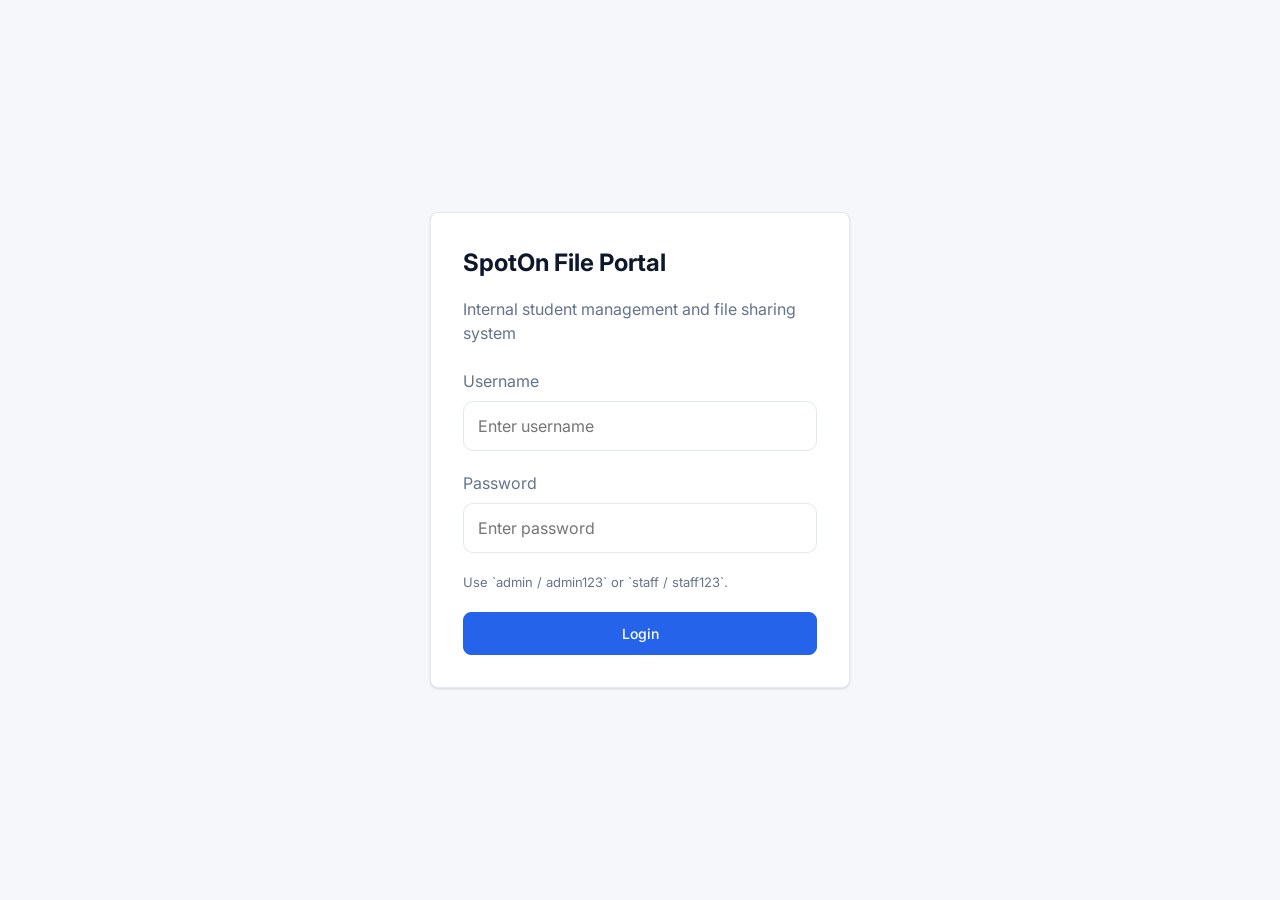
==== index.html @ 33277f23 "Add files via upload" ====
<!DOCTYPE html>
<html lang="en">
<head>
  <meta charset="UTF-8">
  <meta name="viewport" content="width=device-width, initial-scale=1.0">
  <title>SpotOn File Portal</title>
  <link rel="preconnect" href="https://fonts.googleapis.com">
  <link rel="preconnect" href="https://fonts.gstatic.com" crossorigin>
  <link href="https://fonts.googleapis.com/css2?family=Inter:wght@400;500;600;700&display=swap" rel="stylesheet">
  <link rel="stylesheet" href="./styles.css">
</head>
<body>
  <section class="screen login-screen active" data-screen="login">
    <div class="login-panel">
      <div class="login-copy">
        <h1>SpotOn File Portal</h1>
        <p>Internal student management and file sharing system</p>
      </div>

      <form id="loginForm" class="form-grid">
        <label class="field">
          <span>Username</span>
          <input id="usernameInput" type="text" placeholder="Enter username">
        </label>

        <label class="field">
          <span>Password</span>
          <input id="passwordInput" type="password" placeholder="Enter password">
        </label>

        <p class="login-help">Use `admin / admin123` or `staff / staff123`.</p>
        <p class="status-message" id="loginMessage" hidden></p>

        <button id="loginButton" type="submit" class="button button-primary button-block">Login</button>
      </form>
    </div>
  </section>

  <section class="screen app-screen" data-screen="app">
    <header class="topbar">
      <div>
        <h2>SpotOn File Portal</h2>
        <p>Internal Student Management + File Sharing System</p>
      </div>

      <div class="topbar-search">
        <label class="header-search" for="globalSearchInput">
          <span>Search students or files</span>
          <input
            id="globalSearchInput"
            type="search"
            placeholder="Search by student ID, name, phone, email, or file..."
            autocomplete="off"
          >
        </label>
        <div class="search-results" id="globalSearchResults" hidden></div>
      </div>

      <div class="topbar-actions">
        <div class="user-badge">
          <span class="user-badge-label">Logged in as</span>
          <strong id="currentUserText">-</strong>
        </div>
        <button id="logoutButton" class="button button-secondary" type="button">Logout</button>
      </div>
    </header>

    <main class="app-shell">
      <section class="card dashboard-stats">
        <div class="stat-item">
          <span class="stat-icon">👥</span>
          <div class="stat-info">
            <span class="stat-label">Total Students</span>
            <strong id="totalStudentsStat">0</strong>
          </div>
        </div>
        <div class="stat-item">
          <span class="stat-icon">📁</span>
          <div class="stat-info">
            <span class="stat-label">Total Files</span>
            <strong id="totalFilesStat">0</strong>
          </div>
        </div>
        <div class="stat-item">
          <span class="stat-icon">💾</span>
          <div class="stat-info">
            <span class="stat-label">Storage Used</span>
            <strong id="storageUsedStat">0 MB</strong>
          </div>
        </div>
      </section>

      <section class="card">
        <div class="section-head">
          <div>
            <h3>Storage Usage</h3>
            <p id="storageText">Used: 0 MB / 10 GB</p>
          </div>
        </div>
        <div class="progress-bar" aria-label="Storage usage">
          <span id="storageBar"></span>
        </div>
      </section>

      <nav class="card breadcrumb" aria-label="Breadcrumb">
        <button class="crumb-link active" id="crumbHome" type="button">Home</button>
        <span class="crumb-separator">></span>
        <button class="crumb-link" id="crumbCountry" type="button" disabled>Country</button>
        <span class="crumb-separator">></span>
        <button class="crumb-link" id="crumbCourse" type="button" disabled>Course</button>
        <span class="crumb-separator">></span>
        <button class="crumb-link" id="crumbStudent" type="button" disabled>Student</button>
      </nav>

      <section class="view active" data-view="countries">
        <section class="card">
          <div class="section-head section-head-row">
            <div>
              <h3>Welcome to SpotOn File Portal</h3>
              <p>Select a country to manage students, or view all students at once.</p>
            </div>
            <div class="section-actions">
              <button id="viewAllStudentsButton" class="button button-primary" type="button">View All Students</button>
            </div>
          </div>
          <div class="selection-grid" id="countryGrid"></div>
        </section>
      </section>

      <section class="view" data-view="all-students">
        <section class="card">
          <div class="section-head section-head-row">
            <div>
              <h3>All Students</h3>
              <p>View and manage all students across all countries and courses.</p>
            </div>
            <div class="section-actions">
              <button id="backToHomeButton" class="button button-secondary" type="button">Back to Home</button>
            </div>
          </div>

          <div class="filters-grid">
            <label class="field">
              <span>Search Students</span>
              <input id="allStudentsSearchInput" type="search" placeholder="Search by ID, name, phone, or email...">
            </label>

            <label class="field">
              <span>Filter by Country</span>
              <select id="allStudentsCountryFilter">
                <option value="">All Countries</option>
                <option value="Georgia">Georgia</option>
                <option value="Uzbekistan">Uzbekistan</option>
                <option value="Tajikistan">Tajikistan</option>
              </select>
            </label>

            <label class="field">
              <span>Filter by Course</span>
              <select id="allStudentsCourseFilter">
                <option value="">All Courses</option>
                <option value="MBBS">MBBS</option>
                <option value="BSc Nursing">BSc Nursing</option>
                <option value="BBA">BBA</option>
                <option value="MBA">MBA</option>
                <option value="BSc">BSc</option>
              </select>
            </label>

            <label class="field">
              <span>Filter by Status</span>
              <select id="allStudentsStatusFilter">
                <option value="">All Statuses</option>
                <option value="Application Created">Application Created</option>
                <option value="Application In Progress">Application In Progress</option>
                <option value="Application Pending">Application Pending</option>
                <option value="Application Rejected">Application Rejected</option>
                <option value="Application Approved">Application Approved</option>
                <option value="Visa Approved">Visa Approved</option>
              </select>
            </label>
          </div>

          <div class="table-wrap">
            <table class="data-table" id="allStudentsTable">
              <thead>
                <tr>
                  <th>Student ID</th>
                  <th>Name</th>
                  <th>Country</th>
                  <th>Course</th>
                  <th>Phone Number</th>
                  <th>Email</th>
                  <th>Status</th>
                  <th>Last Updated</th>
                  <th>Action</th>
                </tr>
              </thead>
              <tbody id="allStudentsTableBody"></tbody>
            </table>
          </div>

          <div class="empty-state" id="allStudentsEmptyState" hidden>
            <h4>No students found</h4>
            <p>Try adjusting your search or filters.</p>
          </div>
        </section>
      </section>

      <section class="view" data-view="courses">
        <section class="card">
          <div class="section-head section-head-row">
            <div>
              <h3 id="courseTitle">Select Course</h3>
              <p id="courseSubtitle">Choose a course for the selected country.</p>
            </div>
            <button id="backToCountriesButton" class="button button-secondary" type="button">Back to Countries</button>
          </div>
          <div class="selection-grid" id="courseGrid"></div>
        </section>
      </section>

      <section class="view" data-view="students">
        <section class="card">
          <div class="section-head section-head-row">
            <div>
              <h3 id="studentsTitle">Students</h3>
              <p id="studentsSubtitle">Manage students under the selected country and course.</p>
            </div>
            <div class="section-actions">
              <p class="section-note" id="studentsPermissionNote" hidden>Staff can view and upload documents but cannot change student records.</p>
              <button id="addStudentButton" class="button button-primary" type="button">Add New Student</button>
            </div>
          </div>

          <label class="field search-field">
            <span>Search Students</span>
            <input id="studentSearchInput" type="search" placeholder="Search by student ID, name, phone, or email...">
          </label>

          <div class="table-wrap">
            <table class="data-table" id="studentsTable">
              <thead>
                <tr>
                  <th>Student ID</th>
                  <th>Name</th>
                  <th>Phone Number</th>
                  <th>Email</th>
                  <th>Status</th>
                  <th>Last Updated</th>
                  <th>Action</th>
                </tr>
              </thead>
              <tbody id="studentsTableBody"></tbody>
            </table>
          </div>

          <div class="empty-state" id="studentsEmptyState" hidden>
            <h4>No students available</h4>
            <p>Add a student to begin managing files for this course.</p>
          </div>
        </section>
      </section>

      <section class="view" data-view="student-detail">
        <section class="card">
          <div class="section-head section-head-row">
            <div>
              <h3 id="detailTitle">Student Detail</h3>
              <p id="detailSubtitle">Student information and documents</p>
            </div>
            <div class="section-actions">
              <button id="editStudentButton" class="button button-secondary" type="button">Edit Student</button>
              <button id="backToStudentsButton" class="button button-secondary" type="button">Back to Students</button>
            </div>
          </div>

          <div class="detail-grid">
            <div class="info-card"><span class="info-label">Student ID</span><strong id="studentNumberValue">-</strong></div>
            <div class="info-card"><span class="info-label">Name</span><strong id="studentNameValue">-</strong></div>
            <div class="info-card"><span class="info-label">Phone Number</span><strong id="studentPhoneValue">-</strong></div>
            <div class="info-card"><span class="info-label">Email</span><strong id="studentEmailValue">-</strong></div>
            <div class="info-card"><span class="info-label">Status</span><strong id="studentStatusValue">-</strong></div>
          </div>

          <div class="status-editor" id="statusEditor">
            <label class="field">
              <span>Update Status</span>
              <select id="studentStatusSelect">
                <option value="Application Created">Application Created</option>
                <option value="Application In Progress">Application In Progress</option>
                <option value="Application Pending">Application Pending</option>
                <option value="Application Rejected">Application Rejected</option>
                <option value="Application Approved">Application Approved</option>
                <option value="Visa Approved">Visa Approved</option>
              </select>
            </label>
          </div>
        </section>

        <section class="card">
          <div class="section-head">
            <div>
              <h3>Student Files</h3>
              <p>Upload and manage documents for this student.</p>
            </div>
          </div>

          <div class="upload-grid">
            <label class="field">
              <span>Select File</span>
              <input id="fileInput" class="file-input" type="file">
            </label>
            <div class="upload-actions">
              <button id="uploadButton" class="button button-primary" type="button">Upload File</button>
            </div>
          </div>

          <p class="status-message" id="appMessage" hidden></p>

          <label class="field search-field">
            <span>Search Files</span>
            <input id="fileSearchInput" type="search" placeholder="Search files inside this student...">
          </label>

          <div class="table-wrap">
            <table class="data-table" id="filesTable">
              <thead>
                <tr>
                  <th>File Type</th>
                  <th>File Name</th>
                  <th>File Size</th>
                  <th>Upload Date</th>
                  <th>Actions</th>
                </tr>
              </thead>
              <tbody id="filesTableBody"></tbody>
            </table>
          </div>

          <div class="empty-state" id="filesEmptyState" hidden>
            <h4>No files uploaded</h4>
            <p>Upload a document to store it under this student.</p>
          </div>
        </section>
      </section>
    </main>
  </section>

  <script src="./script.js"></script>
</body>
</html>
---- styles.css ----
:root {
  color-scheme: light;
  --bg: #f5f7fa;
  --surface: #ffffff;
  --surface-muted: #f8fafc;
  --border: #e2e8f0;
  --text: #0f172a;
  --muted: #64748b;
  --primary: #2563eb;
  --primary-dark: #1d4ed8;
  --primary-light: #eff6ff;
  --danger-bg: #fef2f2;
  --danger-border: #fecaca;
  --danger-text: #dc2626;
  --success-bg: #f0fdf4;
  --success-border: #bbf7d0;
  --success-text: #16a34a;
  --shadow: 0 1px 3px rgba(0, 0, 0, 0.08), 0 1px 2px rgba(0, 0, 0, 0.06);
  --shadow-sm: 0 1px 2px rgba(0, 0, 0, 0.05);
  --radius: 8px;
  --radius-lg: 10px;
}

* {
  box-sizing: border-box;
}

html,
body {
  margin: 0;
  min-height: 100%;
  background: var(--bg);
  color: var(--text);
  font-family: "Inter", Arial, sans-serif;
}

body {
  line-height: 1.5;
}

button,
input,
select {
  font: inherit;
}

button {
  cursor: pointer;
}

.screen {
  display: none;
  min-height: 100vh;
}

.screen.active {
  display: block;
}

.login-screen {
  display: none;
  align-items: center;
  justify-content: center;
  padding: 24px;
}

.login-screen.active {
  display: flex;
}

.login-panel,
.card {
  background: var(--surface);
  border: 1px solid var(--border);
  border-radius: var(--radius);
  box-shadow: var(--shadow);
}

.login-panel {
  width: min(100%, 420px);
  padding: 32px;
}

.login-copy h1,
.topbar h2,
.section-head h3 {
  margin: 0;
}

.login-copy p,
.login-help,
.topbar p,
.section-head p,
.field span,
.breadcrumb,
.info-label,
.empty-state p {
  color: var(--muted);
}

.login-copy {
  margin-bottom: 24px;
}

.form-grid,
.app-shell,
.view {
  display: grid;
  gap: 20px;
}

.view {
  display: none;
}

.view.active {
  display: grid;
}

.field {
  display: grid;
  gap: 8px;
}

.field input,
.field select,
.file-input {
  width: 100%;
  min-height: 44px;
  padding: 12px 14px;
  border: 1px solid var(--border);
  border-radius: 10px;
  background: #fff;
  color: var(--text);
}

.field input:focus,
.field select:focus,
.file-input:focus {
  outline: none;
  border-color: var(--primary);
  box-shadow: 0 0 0 3px rgba(37, 99, 235, 0.1);
}

.button {
  min-height: 40px;
  padding: 10px 18px;
  border: 1px solid transparent;
  border-radius: var(--radius);
  font-weight: 500;
  font-size: 14px;
  background: transparent;
  cursor: pointer;
  transition: all 150ms ease;
  line-height: 1.5;
}

.button:disabled {
  opacity: 0.5;
  cursor: not-allowed;
}

.button-primary {
  background: var(--primary);
  border-color: var(--primary);
  color: #fff;
}

.button-primary:hover:not(:disabled) {
  background: var(--primary-dark);
  border-color: var(--primary-dark);
}

.button-secondary {
  background: var(--surface);
  border-color: var(--border);
  color: var(--text);
}

.button-secondary:hover:not(:disabled) {
  background: var(--surface-muted);
  border-color: #cbd5e1;
}

.button-danger {
  background: var(--danger-bg);
  border-color: var(--danger-border);
  color: var(--danger-text);
}

.button-danger:hover:not(:disabled) {
  background: #fee2e2;
  border-color: #fca5a5;
}

.button-block {
  width: 100%;
}

.topbar {
  display: flex;
  justify-content: space-between;
  align-items: center;
  gap: 20px;
  padding: 20px 24px;
  background: var(--surface);
  border: 1px solid var(--border);
  border-radius: var(--radius);
  box-shadow: var(--shadow);
}

.app-screen {
  padding: 20px;
}

.topbar-actions,
.section-head-row,
.upload-actions,
.breadcrumb,
.file-actions,
.user-badge,
.section-actions {
  display: flex;
  align-items: center;
}

.topbar-search {
  position: relative;
  flex: 1;
  max-width: 520px;
}

.header-search {
  display: grid;
  gap: 6px;
}

.header-search span {
  color: var(--muted);
  font-size: 13px;
}

.header-search input {
  width: 100%;
  min-height: 44px;
  padding: 12px 14px;
  border: 1px solid var(--border);
  border-radius: 10px;
  background: #fff;
  color: var(--text);
}

.header-search input:focus {
  outline: 2px solid rgba(37, 99, 235, 0.12);
  border-color: var(--primary);
}

.topbar-actions,
.file-actions,
.section-actions {
  gap: 10px;
  flex-wrap: wrap;
}

.section-actions {
  justify-content: flex-end;
}

.section-note {
  margin: 0;
  color: var(--muted);
  font-size: 13px;
}

.user-badge {
  gap: 8px;
  padding: 10px 14px;
  border: 1px solid var(--border);
  border-radius: var(--radius);
  background: var(--surface-muted);
}

.user-badge-label {
  color: var(--muted);
  font-size: 12px;
  font-weight: 500;
  text-transform: uppercase;
  letter-spacing: 0.05em;
}

.user-badge strong {
  color: var(--text);
  font-size: 14px;
  font-weight: 600;
}

.card {
  padding: 24px;
}

.dashboard-stats {
  display: grid;
  grid-template-columns: repeat(3, 1fr);
  gap: 20px;
}

.stat-item {
  display: flex;
  align-items: center;
  gap: 16px;
  padding: 24px;
  border: 1px solid var(--border);
  border-radius: var(--radius-lg);
  background: var(--surface);
  box-shadow: var(--shadow-sm);
  min-height: 100px;
}

.stat-item:hover {
  box-shadow: var(--shadow);
}

.stat-icon {
  font-size: 36px;
  line-height: 1;
  flex-shrink: 0;
}

.stat-info {
  display: grid;
  gap: 6px;
  min-width: 0;
}

.stat-label {
  color: var(--muted);
  font-size: 13px;
  font-weight: 500;
  text-transform: uppercase;
  letter-spacing: 0.05em;
}

.stat-info strong {
  font-size: 28px;
  font-weight: 600;
  color: var(--text);
  line-height: 1.2;
}

.section-head {
  margin-bottom: 20px;
}

.section-head-row {
  justify-content: space-between;
  gap: 16px;
  flex-wrap: wrap;
}

.section-head h3 {
  font-size: 18px;
  font-weight: 600;
  color: var(--text);
  margin-bottom: 4px;
}

.section-head p {
  font-size: 14px;
  color: var(--muted);
  margin: 0;
}

.section-head-row {
  justify-content: space-between;
  gap: 16px;
  flex-wrap: wrap;
}

.progress-bar {
  width: 100%;
  height: 8px;
  border-radius: 999px;
  background: #e2e8f0;
  overflow: hidden;
  margin-top: 12px;
}

.progress-bar span {
  display: block;
  height: 100%;
  background: var(--primary);
  border-radius: 999px;
  transition: width 200ms ease;
}

.breadcrumb {
  gap: 12px;
  flex-wrap: wrap;
  padding: 16px 20px;
}

.crumb-link {
  padding: 6px 12px;
  border: 1px solid transparent;
  border-radius: var(--radius);
  background: transparent;
  color: var(--primary);
  font-size: 14px;
  font-weight: 500;
  transition: all 150ms ease;
}

.crumb-link:hover:not([disabled]) {
  background: var(--primary-light);
  border-color: var(--primary);
}

.crumb-link.active {
  font-weight: 600;
  color: var(--text);
  background: var(--surface-muted);
  border-color: var(--border);
}

.crumb-link[disabled] {
  color: var(--muted);
  cursor: default;
  opacity: 0.6;
}

.crumb-separator {
  color: var(--muted);
  font-size: 14px;
  opacity: 0.5;
}

.selection-grid {
  display: grid;
  grid-template-columns: repeat(3, minmax(0, 1fr));
  gap: 16px;
}

.selection-card {
  width: 100%;
  padding: 20px;
  text-align: left;
  border: 1px solid var(--border);
  border-radius: var(--radius-lg);
  background: var(--surface);
  box-shadow: var(--shadow-sm);
  transition: all 150ms ease;
  cursor: pointer;
}

.selection-card:hover {
  background: var(--primary-light);
  border-color: var(--primary);
  box-shadow: var(--shadow);
  transform: translateY(-2px);
}

.selection-card strong,
.info-card strong {
  display: block;
  margin-top: 6px;
}

.table-wrap {
  overflow-x: auto;
  border: 1px solid var(--border);
  border-radius: var(--radius-lg);
  background: var(--surface);
}

.data-table {
  width: 100%;
  min-width: 900px;
  border-collapse: collapse;
  background: var(--surface);
}

.data-table th,
.data-table td {
  padding: 16px 14px;
  text-align: left;
  vertical-align: middle;
  border-bottom: 1px solid var(--border);
}

.data-table th {
  color: var(--muted);
  font-size: 12px;
  font-weight: 600;
  text-transform: uppercase;
  letter-spacing: 0.05em;
  background: var(--surface-muted);
  border-bottom: 2px solid var(--border);
}

.data-table tbody tr {
  transition: background-color 150ms ease;
}

.data-table tbody tr:hover {
  background: var(--primary-light);
}

.data-table tbody tr:last-child td {
  border-bottom: none;
}

.search-field {
  max-width: 480px;
  margin-bottom: 16px;
}

.search-field input {
  background: var(--surface);
}

.search-field input:focus {
  background: var(--surface);
  box-shadow: 0 0 0 3px rgba(37, 99, 235, 0.1);
}

.filters-grid {
  display: grid;
  grid-template-columns: 2fr 1fr 1fr 1fr;
  gap: 16px;
  margin-bottom: 20px;
  padding: 20px;
  border: 1px solid var(--border);
  border-radius: var(--radius-lg);
  background: var(--surface-muted);
}

.filters-grid .field {
  margin-bottom: 0;
}

.filters-grid select {
  width: 100%;
  min-height: 44px;
  padding: 12px 14px;
  border: 1px solid var(--border);
  border-radius: var(--radius);
  background: var(--surface);
  color: var(--text);
  font-size: 14px;
  cursor: pointer;
}

.filters-grid select:focus {
  outline: none;
  border-color: var(--primary);
  box-shadow: 0 0 0 3px rgba(37, 99, 235, 0.1);
}

.search-results {
  position: absolute;
  top: calc(100% + 8px);
  left: 0;
  right: 0;
  z-index: 10;
  display: grid;
  gap: 10px;
  padding: 12px;
  border: 1px solid var(--border);
  border-radius: 12px;
  background: var(--surface);
  box-shadow: var(--shadow);
}

.search-results[hidden] {
  display: none;
}

.search-result-group {
  display: grid;
  gap: 8px;
}

.search-result-label {
  color: var(--muted);
  font-size: 12px;
  font-weight: 700;
  letter-spacing: 0.04em;
  text-transform: uppercase;
}

.search-result-item {
  display: grid;
  gap: 4px;
  width: 100%;
  padding: 12px;
  text-align: left;
  border: 1px solid var(--border);
  border-radius: 10px;
  background: #fff;
}

.search-result-item:hover,
.search-result-item:focus-visible {
  background: var(--surface-muted);
}

.search-result-item strong mark,
.search-result-item span mark {
  padding: 0 2px;
  background: #fde68a;
  color: inherit;
}

.search-result-meta {
  color: var(--muted);
  font-size: 13px;
}

.search-result-empty {
  color: var(--muted);
  font-size: 14px;
}

.table-match mark {
  padding: 0 2px;
  background: #fde68a;
  color: inherit;
}

.file-type-icon {
  display: inline-flex;
  align-items: center;
  justify-content: center;
  width: 40px;
  height: 40px;
  border-radius: var(--radius);
  font-size: 11px;
  font-weight: 700;
  text-transform: uppercase;
  letter-spacing: 0.05em;
  box-shadow: var(--shadow-sm);
}

.file-type-pdf {
  background: #fee2e2;
  color: #dc2626;
  border: 1px solid #fecaca;
}

.file-type-image {
  background: #dbeafe;
  color: #2563eb;
  border: 1px solid #bfdbfe;
}

.file-type-doc {
  background: #e0e7ff;
  color: #4f46e5;
  border: 1px solid #c7d2fe;
}

.file-type-other {
  background: #f3f4f6;
  color: #6b7280;
  border: 1px solid #e5e7eb;
}

.status-message {
  margin: 0;
  padding: 14px 16px;
  border: 1px solid transparent;
  border-radius: var(--radius);
  font-size: 14px;
  font-weight: 500;
  line-height: 1.5;
}

.status-message.success {
  background: var(--success-bg);
  border-color: var(--success-border);
  color: var(--success-text);
}

.status-message.error {
  background: var(--danger-bg);
  border-color: var(--danger-border);
  color: var(--danger-text);
}

.empty-state {
  display: flex;
  flex-direction: column;
  align-items: flex-start;
  gap: 8px;
  padding: 24px;
  border: 1px dashed var(--border);
  border-radius: var(--radius-lg);
  background: var(--surface-muted);
}

.empty-state h4,
.empty-state p {
  margin: 0;
}

.empty-state h4 {
  font-size: 15px;
  font-weight: 600;
  color: var(--text);
}

.empty-state p {
  font-size: 14px;
  color: var(--muted);
}

.detail-grid {
  display: grid;
  grid-template-columns: repeat(4, minmax(0, 1fr));
  gap: 16px;
}

.info-card {
  padding: 18px;
  border: 1px solid var(--border);
  border-radius: var(--radius-lg);
  background: var(--surface-muted);
}

.info-label {
  display: block;
  color: var(--muted);
  font-size: 12px;
  font-weight: 600;
  text-transform: uppercase;
  letter-spacing: 0.05em;
  margin-bottom: 8px;
}

.info-card strong {
  display: block;
  color: var(--text);
  font-size: 15px;
  font-weight: 600;
  line-height: 1.4;
  margin-top: 0;
}

.status-editor {
  margin-top: 16px;
  max-width: 320px;
}

.status-badge {
  display: inline-flex;
  align-items: center;
  min-height: 28px;
  padding: 6px 14px;
  border: 1px solid transparent;
  border-radius: 999px;
  font-size: 12px;
  font-weight: 600;
  line-height: 1.4;
  white-space: nowrap;
}

.status-created {
  background: #f1f5f9;
  border-color: #e2e8f0;
  color: #475569;
}

.status-in-progress {
  background: #dbeafe;
  border-color: #bfdbfe;
  color: #1d4ed8;
}

.status-pending {
  background: #fef3c7;
  border-color: #fde68a;
  color: #b45309;
}

.status-rejected {
  background: var(--danger-bg);
  border-color: var(--danger-border);
  color: var(--danger-text);
}

.status-approved {
  background: var(--success-bg);
  border-color: var(--success-border);
  color: var(--success-text);
}

.upload-grid {
  display: grid;
  grid-template-columns: 1fr auto;
  gap: 16px;
  align-items: end;
  margin-bottom: 20px;
  padding: 20px;
  border: 1px solid var(--border);
  border-radius: var(--radius-lg);
  background: var(--surface-muted);
}

.upload-actions {
  display: flex;
  align-items: flex-end;
}

.upload-actions .button {
  height: 44px;
  padding: 0 24px;
}

.login-help {
  margin: 0;
  font-size: 13px;
}

.button:disabled {
  opacity: 0.7;
  cursor: not-allowed;
}

.selection-card:focus-visible,
.button:focus-visible,
.crumb-link:focus-visible {
  outline: 2px solid rgba(37, 99, 235, 0.2);
  outline-offset: 2px;
}

@media (max-width: 960px) {
  .dashboard-stats {
    grid-template-columns: 1fr;
  }
  
  .filters-grid {
    grid-template-columns: 1fr 1fr;
  }
  
  .selection-grid,
  .detail-grid {
    grid-template-columns: 1fr 1fr;
  }

  .upload-grid {
    grid-template-columns: 1fr;
  }
}

@media (max-width: 720px) {
  .app-screen {
    padding: 12px;
  }

  .topbar {
    flex-direction: column;
    align-items: flex-start;
    padding: 16px;
  }

  .topbar-search {
    width: 100%;
    max-width: none;
  }

  .card {
    padding: 16px;
  }

  .filters-grid {
    grid-template-columns: 1fr;
  }

  .selection-grid,
  .detail-grid {
    grid-template-columns: 1fr;
  }

  .data-table {
    min-width: 900px;
  }
}
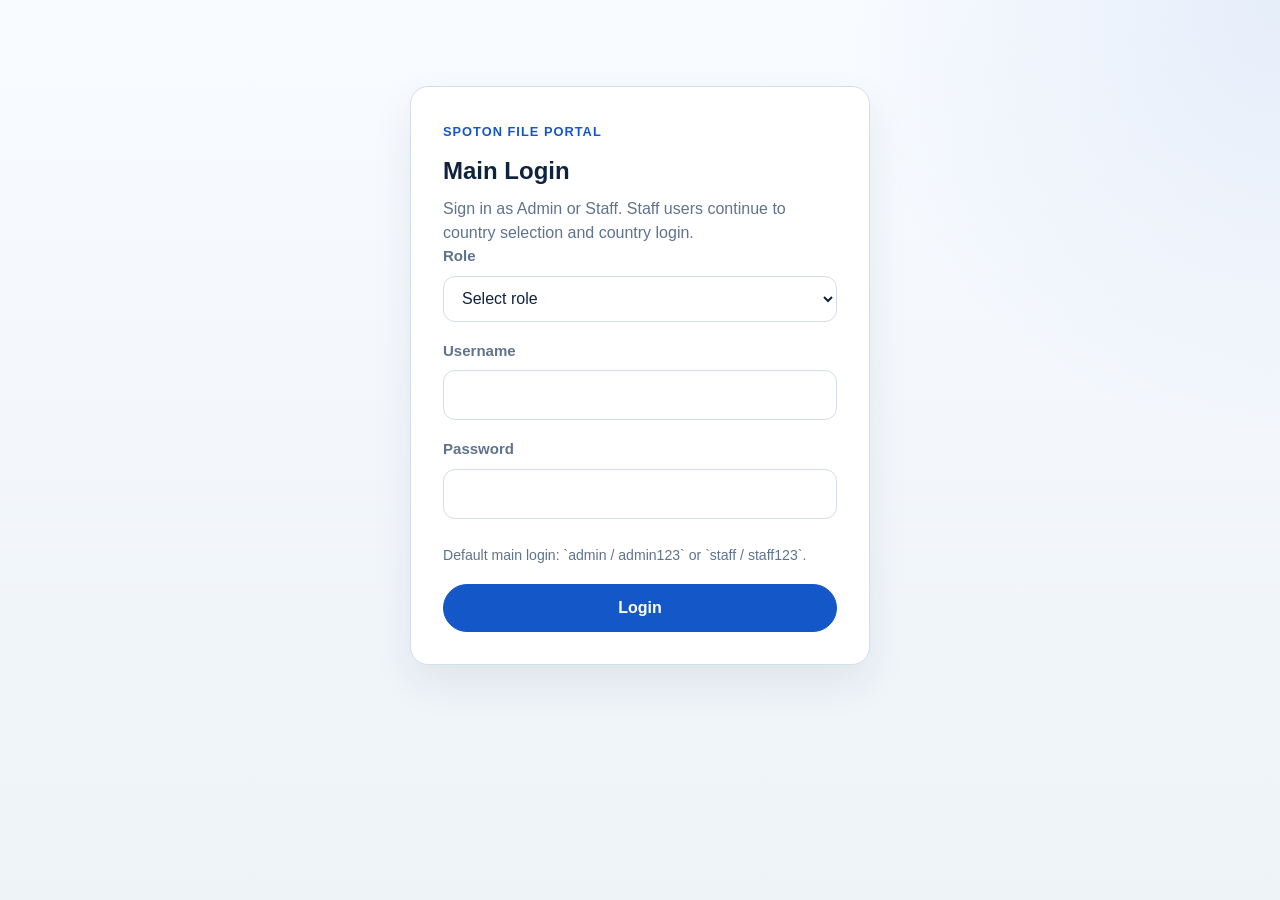
==== commit 56125ad8: "Update: full system upgrade with admin control, file system, search, and session handling" ====
--- a/index.html
+++ b/index.html
@@ -4,348 +4,302 @@
   <meta charset="UTF-8">
   <meta name="viewport" content="width=device-width, initial-scale=1.0">
   <title>SpotOn File Portal</title>
-  <link rel="preconnect" href="https://fonts.googleapis.com">
-  <link rel="preconnect" href="https://fonts.gstatic.com" crossorigin>
-  <link href="https://fonts.googleapis.com/css2?family=Inter:wght@400;500;600;700&display=swap" rel="stylesheet">
+  <meta name="theme-color" content="#1d4ed8">
+  <link rel="icon" href="./favicon.ico" sizes="any">
+  <link rel="icon" type="image/svg+xml" href="./favicon.svg">
+  <link rel="apple-touch-icon" href="./apple-touch-icon.png">
+  <link rel="manifest" href="./site.webmanifest">
   <link rel="stylesheet" href="./styles.css">
 </head>
 <body>
-  <section class="screen login-screen active" data-screen="login">
-    <div class="login-panel">
-      <div class="login-copy">
-        <h1>SpotOn File Portal</h1>
-        <p>Internal student management and file sharing system</p>
+  <main class="page-shell">
+    <section class="screen active" id="mainLoginScreen">
+      <div class="auth-card">
+        <div class="auth-copy">
+          <span class="eyebrow">SpotOn File Portal</span>
+          <h1>Main Login</h1>
+          <p>Sign in as Admin or Staff. Staff users continue to country selection and country login.</p>
+        </div>
+
+        <form id="mainLoginForm" class="stack-form">
+          <label class="field">
+            <span>Role</span>
+            <select id="roleInput" required>
+              <option value="">Select role</option>
+              <option value="Admin">Admin</option>
+              <option value="Staff">Staff</option>
+            </select>
+          </label>
+
+          <label class="field">
+            <span>Username</span>
+            <input id="usernameInput" type="text" autocomplete="username" required>
+          </label>
+
+          <label class="field">
+            <span>Password</span>
+            <input id="passwordInput" type="password" autocomplete="current-password" required>
+          </label>
+
+          <p class="helper-text">Default main login: `admin / admin123` or `staff / staff123`.</p>
+          <p class="status-message" id="mainLoginMessage" hidden></p>
+
+          <button id="mainLoginButton" type="submit" class="button button-primary button-block">Login</button>
+        </form>
       </div>
-
-      <form id="loginForm" class="form-grid">
-        <label class="field">
-          <span>Username</span>
-          <input id="usernameInput" type="text" placeholder="Enter username">
-        </label>
-
-        <label class="field">
-          <span>Password</span>
-          <input id="passwordInput" type="password" placeholder="Enter password">
-        </label>
-
-        <p class="login-help">Use `admin / admin123` or `staff / staff123`.</p>
-        <p class="status-message" id="loginMessage" hidden></p>
-
-        <button id="loginButton" type="submit" class="button button-primary button-block">Login</button>
-      </form>
-    </div>
-  </section>
-
-  <section class="screen app-screen" data-screen="app">
-    <header class="topbar">
-      <div>
-        <h2>SpotOn File Portal</h2>
-        <p>Internal Student Management + File Sharing System</p>
+    </section>
+
+    <section class="screen" id="countrySelectionScreen">
+      <div class="auth-card auth-card-wide">
+        <div class="auth-copy">
+          <span class="eyebrow">Country Selection</span>
+          <h1>Select Country</h1>
+          <p>Choose one country. Staff access is restricted to the selected country only.</p>
+        </div>
+
+        <div class="country-grid" id="countryGrid"></div>
+        <p class="status-message" id="countrySelectionMessage" hidden></p>
+
+        <div class="row-actions">
+          <button id="countrySelectionLogoutButton" type="button" class="button button-secondary">Logout</button>
+        </div>
       </div>
-
-      <div class="topbar-search">
-        <label class="header-search" for="globalSearchInput">
-          <span>Search students or files</span>
-          <input
-            id="globalSearchInput"
-            type="search"
-            placeholder="Search by student ID, name, phone, email, or file..."
-            autocomplete="off"
-          >
-        </label>
-        <div class="search-results" id="globalSearchResults" hidden></div>
+    </section>
+
+    <section class="screen" id="countryLoginScreen">
+      <div class="auth-card">
+        <div class="auth-copy">
+          <span class="eyebrow">Country Login</span>
+          <h1 id="countryLoginTitle">Country Login</h1>
+          <p id="countryLoginSubtitle">Enter the country credentials to continue.</p>
+        </div>
+
+        <form id="countryLoginForm" class="stack-form">
+          <label class="field">
+            <span>Username</span>
+            <input id="countryUsernameInput" type="text" autocomplete="username" required>
+          </label>
+
+          <label class="field">
+            <span>Password</span>
+            <input id="countryPasswordInput" type="password" autocomplete="current-password" required>
+          </label>
+
+          <p class="helper-text">Country logins are managed separately for Georgia, Uzbekistan, and Tajikistan.</p>
+          <p class="status-message" id="countryLoginMessage" hidden></p>
+
+          <div class="row-actions">
+            <button id="backToCountriesButton" type="button" class="button button-secondary">Back</button>
+            <button id="countryLoginButton" type="submit" class="button button-primary">Continue</button>
+          </div>
+        </form>
       </div>
-
-      <div class="topbar-actions">
-        <div class="user-badge">
-          <span class="user-badge-label">Logged in as</span>
-          <strong id="currentUserText">-</strong>
-        </div>
-        <button id="logoutButton" class="button button-secondary" type="button">Logout</button>
+    </section>
+
+    <section class="screen" id="appScreen">
+      <div class="app-layout">
+        <header class="topbar">
+          <div class="topbar-copy">
+            <span class="eyebrow">SpotOn File Portal</span>
+            <h2>Student Management + File System</h2>
+            <p id="headerCountryText">Current Country: -</p>
+          </div>
+
+          <div class="topbar-tools">
+            <label class="field field-compact" id="countryFilterField" hidden>
+              <span>Country View</span>
+              <select id="countryFilterSelect"></select>
+            </label>
+
+            <label class="field field-compact search-field">
+              <span>Search</span>
+              <input id="searchInput" type="search" placeholder="Search by ID, name, phone, or email">
+            </label>
+
+            <div class="user-chip" id="userChip">-</div>
+            <button id="logoutButton" type="button" class="button button-secondary">Logout</button>
+          </div>
+        </header>
+
+        <p class="status-message" id="appMessage" hidden></p>
+
+        <section class="stats-grid">
+          <article class="stat-card">
+            <span>Total Students</span>
+            <strong id="studentsCount">0</strong>
+          </article>
+          <article class="stat-card">
+            <span>Total Files</span>
+            <strong id="filesCount">0</strong>
+          </article>
+          <article class="stat-card">
+            <span>Storage Used</span>
+            <strong id="storageCount">0 B</strong>
+          </article>
+        </section>
+
+        <section class="content-grid">
+          <div class="panel stack-panel">
+            <div class="panel-head">
+              <div>
+                <h3>Students</h3>
+                <p>Search and manage students within the selected country scope.</p>
+              </div>
+              <button id="newStudentButton" type="button" class="button button-primary" hidden>Add Student</button>
+            </div>
+
+            <form id="studentForm" class="student-form" hidden>
+              <input id="studentFormMode" type="hidden" value="create">
+              <input id="studentFormStudentId" type="hidden" value="">
+
+              <div class="form-grid">
+                <label class="field">
+                  <span>Name</span>
+                  <input id="studentNameInput" type="text" required>
+                </label>
+
+                <label class="field">
+                  <span>Phone</span>
+                  <input id="studentPhoneInput" type="text" required>
+                </label>
+
+                <label class="field">
+                  <span>Email</span>
+                  <input id="studentEmailInput" type="email" required>
+                </label>
+
+                <label class="field">
+                  <span>Country</span>
+                  <select id="studentCountryInput" required></select>
+                </label>
+
+                <label class="field">
+                  <span>Course</span>
+                  <input id="studentCourseInput" type="text" required>
+                </label>
+
+                <label class="field">
+                  <span>Status</span>
+                  <select id="studentStatusInput" required>
+                    <option value="Application Created">Application Created</option>
+                    <option value="In Progress">In Progress</option>
+                    <option value="Pending">Pending</option>
+                    <option value="Rejected">Rejected</option>
+                  </select>
+                </label>
+              </div>
+
+              <div class="row-actions">
+                <button id="cancelStudentFormButton" type="button" class="button button-secondary">Cancel</button>
+                <button id="saveStudentButton" type="submit" class="button button-primary">Save Student</button>
+              </div>
+            </form>
+
+            <div class="table-wrap">
+              <table class="data-table">
+                <thead>
+                  <tr>
+                    <th>Student ID</th>
+                    <th>Name</th>
+                    <th>Country</th>
+                    <th>Course</th>
+                    <th>Status</th>
+                    <th>Files</th>
+                    <th>Last Updated</th>
+                    <th>Action</th>
+                  </tr>
+                </thead>
+                <tbody id="studentsTableBody"></tbody>
+              </table>
+            </div>
+
+            <div class="empty-state" id="studentsEmptyState" hidden>
+              <h4>No students found</h4>
+              <p>Adjust the search or create a student record.</p>
+            </div>
+          </div>
+
+          <div class="panel stack-panel">
+            <div class="panel-head">
+              <div>
+                <h3>Student Detail</h3>
+                <p>Selected student information, status, and files.</p>
+              </div>
+              <div class="row-actions">
+                <button id="editStudentButton" type="button" class="button button-secondary" hidden>Edit</button>
+                <button id="deleteStudentButton" type="button" class="button button-danger" hidden>Delete</button>
+              </div>
+            </div>
+
+            <div id="studentDetailEmpty" class="empty-state">
+              <h4>No student selected</h4>
+              <p>Select a student from the table to view details and files.</p>
+            </div>
+
+            <div id="studentDetailPanel" hidden>
+              <div class="detail-grid">
+                <article class="info-card"><span>Student ID</span><strong id="detailStudentId">-</strong></article>
+                <article class="info-card"><span>Name</span><strong id="detailStudentName">-</strong></article>
+                <article class="info-card"><span>Course</span><strong id="detailStudentCourse">-</strong></article>
+                <article class="info-card"><span>Last Updated</span><strong id="detailLastUpdated">-</strong></article>
+              </div>
+
+              <div class="detail-grid detail-grid-secondary">
+                <article class="info-card"><span>Phone</span><strong id="detailStudentPhone">-</strong></article>
+                <article class="info-card"><span>Email</span><strong id="detailStudentEmail">-</strong></article>
+                <article class="info-card"><span>Country</span><strong id="detailStudentCountry">-</strong></article>
+                <article class="info-card">
+                  <span>Status</span>
+                  <select id="detailStatusSelect">
+                    <option value="Application Created">Application Created</option>
+                    <option value="In Progress">In Progress</option>
+                    <option value="Pending">Pending</option>
+                    <option value="Rejected">Rejected</option>
+                  </select>
+                </article>
+              </div>
+
+              <section class="files-panel">
+                <div class="panel-head">
+                  <div>
+                    <h3>Files</h3>
+                    <p>Upload, download, and manage files for the selected student.</p>
+                  </div>
+                </div>
+
+                <div class="upload-row">
+                  <label class="field">
+                    <span>Select File</span>
+                    <input id="fileInput" type="file">
+                  </label>
+                  <button id="uploadFileButton" type="button" class="button button-primary">Upload File</button>
+                </div>
+
+                <div class="table-wrap">
+                  <table class="data-table file-table">
+                    <thead>
+                      <tr>
+                        <th>File Name</th>
+                        <th>Size</th>
+                        <th>Upload Date</th>
+                        <th>Action</th>
+                      </tr>
+                    </thead>
+                    <tbody id="filesTableBody"></tbody>
+                  </table>
+                </div>
+
+                <div class="empty-state" id="filesEmptyState" hidden>
+                  <h4>No files uploaded</h4>
+                  <p>Upload a file to attach it to this student.</p>
+                </div>
+              </section>
+            </div>
+          </div>
+        </section>
       </div>
-    </header>
-
-    <main class="app-shell">
-      <section class="card dashboard-stats">
-        <div class="stat-item">
-          <span class="stat-icon">👥</span>
-          <div class="stat-info">
-            <span class="stat-label">Total Students</span>
-            <strong id="totalStudentsStat">0</strong>
-          </div>
-        </div>
-        <div class="stat-item">
-          <span class="stat-icon">📁</span>
-          <div class="stat-info">
-            <span class="stat-label">Total Files</span>
-            <strong id="totalFilesStat">0</strong>
-          </div>
-        </div>
-        <div class="stat-item">
-          <span class="stat-icon">💾</span>
-          <div class="stat-info">
-            <span class="stat-label">Storage Used</span>
-            <strong id="storageUsedStat">0 MB</strong>
-          </div>
-        </div>
-      </section>
-
-      <section class="card">
-        <div class="section-head">
-          <div>
-            <h3>Storage Usage</h3>
-            <p id="storageText">Used: 0 MB / 10 GB</p>
-          </div>
-        </div>
-        <div class="progress-bar" aria-label="Storage usage">
-          <span id="storageBar"></span>
-        </div>
-      </section>
-
-      <nav class="card breadcrumb" aria-label="Breadcrumb">
-        <button class="crumb-link active" id="crumbHome" type="button">Home</button>
-        <span class="crumb-separator">></span>
-        <button class="crumb-link" id="crumbCountry" type="button" disabled>Country</button>
-        <span class="crumb-separator">></span>
-        <button class="crumb-link" id="crumbCourse" type="button" disabled>Course</button>
-        <span class="crumb-separator">></span>
-        <button class="crumb-link" id="crumbStudent" type="button" disabled>Student</button>
-      </nav>
-
-      <section class="view active" data-view="countries">
-        <section class="card">
-          <div class="section-head section-head-row">
-            <div>
-              <h3>Welcome to SpotOn File Portal</h3>
-              <p>Select a country to manage students, or view all students at once.</p>
-            </div>
-            <div class="section-actions">
-              <button id="viewAllStudentsButton" class="button button-primary" type="button">View All Students</button>
-            </div>
-          </div>
-          <div class="selection-grid" id="countryGrid"></div>
-        </section>
-      </section>
-
-      <section class="view" data-view="all-students">
-        <section class="card">
-          <div class="section-head section-head-row">
-            <div>
-              <h3>All Students</h3>
-              <p>View and manage all students across all countries and courses.</p>
-            </div>
-            <div class="section-actions">
-              <button id="backToHomeButton" class="button button-secondary" type="button">Back to Home</button>
-            </div>
-          </div>
-
-          <div class="filters-grid">
-            <label class="field">
-              <span>Search Students</span>
-              <input id="allStudentsSearchInput" type="search" placeholder="Search by ID, name, phone, or email...">
-            </label>
-
-            <label class="field">
-              <span>Filter by Country</span>
-              <select id="allStudentsCountryFilter">
-                <option value="">All Countries</option>
-                <option value="Georgia">Georgia</option>
-                <option value="Uzbekistan">Uzbekistan</option>
-                <option value="Tajikistan">Tajikistan</option>
-              </select>
-            </label>
-
-            <label class="field">
-              <span>Filter by Course</span>
-              <select id="allStudentsCourseFilter">
-                <option value="">All Courses</option>
-                <option value="MBBS">MBBS</option>
-                <option value="BSc Nursing">BSc Nursing</option>
-                <option value="BBA">BBA</option>
-                <option value="MBA">MBA</option>
-                <option value="BSc">BSc</option>
-              </select>
-            </label>
-
-            <label class="field">
-              <span>Filter by Status</span>
-              <select id="allStudentsStatusFilter">
-                <option value="">All Statuses</option>
-                <option value="Application Created">Application Created</option>
-                <option value="Application In Progress">Application In Progress</option>
-                <option value="Application Pending">Application Pending</option>
-                <option value="Application Rejected">Application Rejected</option>
-                <option value="Application Approved">Application Approved</option>
-                <option value="Visa Approved">Visa Approved</option>
-              </select>
-            </label>
-          </div>
-
-          <div class="table-wrap">
-            <table class="data-table" id="allStudentsTable">
-              <thead>
-                <tr>
-                  <th>Student ID</th>
-                  <th>Name</th>
-                  <th>Country</th>
-                  <th>Course</th>
-                  <th>Phone Number</th>
-                  <th>Email</th>
-                  <th>Status</th>
-                  <th>Last Updated</th>
-                  <th>Action</th>
-                </tr>
-              </thead>
-              <tbody id="allStudentsTableBody"></tbody>
-            </table>
-          </div>
-
-          <div class="empty-state" id="allStudentsEmptyState" hidden>
-            <h4>No students found</h4>
-            <p>Try adjusting your search or filters.</p>
-          </div>
-        </section>
-      </section>
-
-      <section class="view" data-view="courses">
-        <section class="card">
-          <div class="section-head section-head-row">
-            <div>
-              <h3 id="courseTitle">Select Course</h3>
-              <p id="courseSubtitle">Choose a course for the selected country.</p>
-            </div>
-            <button id="backToCountriesButton" class="button button-secondary" type="button">Back to Countries</button>
-          </div>
-          <div class="selection-grid" id="courseGrid"></div>
-        </section>
-      </section>
-
-      <section class="view" data-view="students">
-        <section class="card">
-          <div class="section-head section-head-row">
-            <div>
-              <h3 id="studentsTitle">Students</h3>
-              <p id="studentsSubtitle">Manage students under the selected country and course.</p>
-            </div>
-            <div class="section-actions">
-              <p class="section-note" id="studentsPermissionNote" hidden>Staff can view and upload documents but cannot change student records.</p>
-              <button id="addStudentButton" class="button button-primary" type="button">Add New Student</button>
-            </div>
-          </div>
-
-          <label class="field search-field">
-            <span>Search Students</span>
-            <input id="studentSearchInput" type="search" placeholder="Search by student ID, name, phone, or email...">
-          </label>
-
-          <div class="table-wrap">
-            <table class="data-table" id="studentsTable">
-              <thead>
-                <tr>
-                  <th>Student ID</th>
-                  <th>Name</th>
-                  <th>Phone Number</th>
-                  <th>Email</th>
-                  <th>Status</th>
-                  <th>Last Updated</th>
-                  <th>Action</th>
-                </tr>
-              </thead>
-              <tbody id="studentsTableBody"></tbody>
-            </table>
-          </div>
-
-          <div class="empty-state" id="studentsEmptyState" hidden>
-            <h4>No students available</h4>
-            <p>Add a student to begin managing files for this course.</p>
-          </div>
-        </section>
-      </section>
-
-      <section class="view" data-view="student-detail">
-        <section class="card">
-          <div class="section-head section-head-row">
-            <div>
-              <h3 id="detailTitle">Student Detail</h3>
-              <p id="detailSubtitle">Student information and documents</p>
-            </div>
-            <div class="section-actions">
-              <button id="editStudentButton" class="button button-secondary" type="button">Edit Student</button>
-              <button id="backToStudentsButton" class="button button-secondary" type="button">Back to Students</button>
-            </div>
-          </div>
-
-          <div class="detail-grid">
-            <div class="info-card"><span class="info-label">Student ID</span><strong id="studentNumberValue">-</strong></div>
-            <div class="info-card"><span class="info-label">Name</span><strong id="studentNameValue">-</strong></div>
-            <div class="info-card"><span class="info-label">Phone Number</span><strong id="studentPhoneValue">-</strong></div>
-            <div class="info-card"><span class="info-label">Email</span><strong id="studentEmailValue">-</strong></div>
-            <div class="info-card"><span class="info-label">Status</span><strong id="studentStatusValue">-</strong></div>
-          </div>
-
-          <div class="status-editor" id="statusEditor">
-            <label class="field">
-              <span>Update Status</span>
-              <select id="studentStatusSelect">
-                <option value="Application Created">Application Created</option>
-                <option value="Application In Progress">Application In Progress</option>
-                <option value="Application Pending">Application Pending</option>
-                <option value="Application Rejected">Application Rejected</option>
-                <option value="Application Approved">Application Approved</option>
-                <option value="Visa Approved">Visa Approved</option>
-              </select>
-            </label>
-          </div>
-        </section>
-
-        <section class="card">
-          <div class="section-head">
-            <div>
-              <h3>Student Files</h3>
-              <p>Upload and manage documents for this student.</p>
-            </div>
-          </div>
-
-          <div class="upload-grid">
-            <label class="field">
-              <span>Select File</span>
-              <input id="fileInput" class="file-input" type="file">
-            </label>
-            <div class="upload-actions">
-              <button id="uploadButton" class="button button-primary" type="button">Upload File</button>
-            </div>
-          </div>
-
-          <p class="status-message" id="appMessage" hidden></p>
-
-          <label class="field search-field">
-            <span>Search Files</span>
-            <input id="fileSearchInput" type="search" placeholder="Search files inside this student...">
-          </label>
-
-          <div class="table-wrap">
-            <table class="data-table" id="filesTable">
-              <thead>
-                <tr>
-                  <th>File Type</th>
-                  <th>File Name</th>
-                  <th>File Size</th>
-                  <th>Upload Date</th>
-                  <th>Actions</th>
-                </tr>
-              </thead>
-              <tbody id="filesTableBody"></tbody>
-            </table>
-          </div>
-
-          <div class="empty-state" id="filesEmptyState" hidden>
-            <h4>No files uploaded</h4>
-            <p>Upload a document to store it under this student.</p>
-          </div>
-        </section>
-      </section>
-    </main>
-  </section>
+    </section>
+  </main>
 
   <script src="./script.js"></script>
 </body>
--- a/styles.css
+++ b/styles.css
@@ -1,24 +1,20 @@
 :root {
-  color-scheme: light;
-  --bg: #f5f7fa;
+  --bg: #eef3f8;
   --surface: #ffffff;
-  --surface-muted: #f8fafc;
-  --border: #e2e8f0;
-  --text: #0f172a;
-  --muted: #64748b;
-  --primary: #2563eb;
-  --primary-dark: #1d4ed8;
-  --primary-light: #eff6ff;
-  --danger-bg: #fef2f2;
-  --danger-border: #fecaca;
-  --danger-text: #dc2626;
-  --success-bg: #f0fdf4;
-  --success-border: #bbf7d0;
-  --success-text: #16a34a;
-  --shadow: 0 1px 3px rgba(0, 0, 0, 0.08), 0 1px 2px rgba(0, 0, 0, 0.06);
-  --shadow-sm: 0 1px 2px rgba(0, 0, 0, 0.05);
-  --radius: 8px;
-  --radius-lg: 10px;
+  --surface-soft: #f8fbff;
+  --border: #d4deea;
+  --text: #10233c;
+  --muted: #5f738c;
+  --primary: #1457c8;
+  --primary-dark: #0e46a3;
+  --primary-soft: #e6efff;
+  --danger: #b42318;
+  --danger-soft: #fdecea;
+  --success: #117a44;
+  --success-soft: #e9f8f0;
+  --shadow: 0 18px 42px rgba(16, 35, 60, 0.08);
+  --radius: 18px;
+  --radius-sm: 12px;
 }
 
 * {
@@ -29,9 +25,11 @@
 body {
   margin: 0;
   min-height: 100%;
-  background: var(--bg);
+  font-family: "Segoe UI", Arial, sans-serif;
   color: var(--text);
-  font-family: "Inter", Arial, sans-serif;
+  background:
+    radial-gradient(circle at top right, rgba(20, 87, 200, 0.08), transparent 28%),
+    linear-gradient(180deg, #f8fbff 0%, var(--bg) 100%);
 }
 
 body {
@@ -48,73 +46,71 @@
   cursor: pointer;
 }
 
+.page-shell {
+  min-height: 100vh;
+  padding: 32px 18px;
+}
+
 .screen {
   display: none;
-  min-height: 100vh;
 }
 
 .screen.active {
   display: block;
 }
 
-.login-screen {
-  display: none;
-  align-items: center;
-  justify-content: center;
-  padding: 24px;
-}
-
-.login-screen.active {
-  display: flex;
-}
-
-.login-panel,
-.card {
+.auth-card,
+.panel,
+.topbar,
+.stat-card {
   background: var(--surface);
   border: 1px solid var(--border);
   border-radius: var(--radius);
   box-shadow: var(--shadow);
 }
 
-.login-panel {
-  width: min(100%, 420px);
+.auth-card {
+  width: min(100%, 460px);
+  margin: 6vh auto 0;
   padding: 32px;
 }
 
-.login-copy h1,
-.topbar h2,
-.section-head h3 {
+.auth-card-wide {
+  width: min(100%, 860px);
+}
+
+.eyebrow {
+  display: inline-block;
+  margin-bottom: 12px;
+  color: var(--primary);
+  font-size: 0.8rem;
+  font-weight: 700;
+  letter-spacing: 0.08em;
+  text-transform: uppercase;
+}
+
+.auth-copy h1,
+.topbar-copy h2,
+.panel-head h3,
+.empty-state h4 {
   margin: 0;
 }
 
-.login-copy p,
-.login-help,
-.topbar p,
-.section-head p,
-.field span,
-.breadcrumb,
-.info-label,
-.empty-state p {
+.auth-copy p,
+.topbar-copy p,
+.panel-head p,
+.helper-text,
+.empty-state p,
+.field span {
+  margin: 8px 0 0;
   color: var(--muted);
 }
 
-.login-copy {
-  margin-bottom: 24px;
-}
-
-.form-grid,
-.app-shell,
-.view {
+.stack-form,
+.stack-panel,
+.app-layout {
   display: grid;
-  gap: 20px;
-}
-
-.view {
-  display: none;
-}
-
-.view.active {
-  display: grid;
+  gap: 18px;
 }
 
 .field {
@@ -122,41 +118,53 @@
   gap: 8px;
 }
 
+.field span {
+  margin: 0;
+  font-size: 0.94rem;
+  font-weight: 600;
+}
+
 .field input,
-.field select,
-.file-input {
+.field select {
   width: 100%;
-  min-height: 44px;
+  min-height: 46px;
   padding: 12px 14px;
   border: 1px solid var(--border);
-  border-radius: 10px;
+  border-radius: var(--radius-sm);
   background: #fff;
   color: var(--text);
 }
 
 .field input:focus,
-.field select:focus,
-.file-input:focus {
+.field select:focus {
   outline: none;
   border-color: var(--primary);
-  box-shadow: 0 0 0 3px rgba(37, 99, 235, 0.1);
+  box-shadow: 0 0 0 4px rgba(20, 87, 200, 0.1);
+}
+
+.field-compact {
+  min-width: 210px;
+}
+
+.search-field {
+  min-width: min(100%, 320px);
 }
 
 .button {
-  min-height: 40px;
-  padding: 10px 18px;
+  min-height: 44px;
+  padding: 11px 18px;
   border: 1px solid transparent;
-  border-radius: var(--radius);
-  font-weight: 500;
-  font-size: 14px;
-  background: transparent;
-  cursor: pointer;
-  transition: all 150ms ease;
-  line-height: 1.5;
+  border-radius: 999px;
+  font-weight: 700;
+  transition: 160ms ease;
+}
+
+.button:hover:not(:disabled) {
+  transform: translateY(-1px);
 }
 
 .button:disabled {
-  opacity: 0.5;
+  opacity: 0.6;
   cursor: not-allowed;
 }
 
@@ -168,720 +176,312 @@
 
 .button-primary:hover:not(:disabled) {
   background: var(--primary-dark);
-  border-color: var(--primary-dark);
 }
 
 .button-secondary {
-  background: var(--surface);
+  background: #fff;
   border-color: var(--border);
   color: var(--text);
 }
 
-.button-secondary:hover:not(:disabled) {
-  background: var(--surface-muted);
-  border-color: #cbd5e1;
-}
-
 .button-danger {
-  background: var(--danger-bg);
-  border-color: var(--danger-border);
-  color: var(--danger-text);
-}
-
-.button-danger:hover:not(:disabled) {
-  background: #fee2e2;
-  border-color: #fca5a5;
+  background: var(--danger-soft);
+  border-color: #f6c7c2;
+  color: var(--danger);
 }
 
 .button-block {
   width: 100%;
 }
 
+.status-message {
+  margin: 0;
+  padding: 13px 15px;
+  border-radius: var(--radius-sm);
+  border: 1px solid transparent;
+}
+
+.status-message.success {
+  color: var(--success);
+  background: var(--success-soft);
+  border-color: #bde8cf;
+}
+
+.status-message.error {
+  color: var(--danger);
+  background: var(--danger-soft);
+  border-color: #f5c5bf;
+}
+
+.row-actions {
+  display: flex;
+  flex-wrap: wrap;
+  gap: 12px;
+  justify-content: flex-end;
+}
+
+.country-grid,
+.stats-grid,
+.content-grid,
+.detail-grid,
+.form-grid {
+  display: grid;
+  gap: 18px;
+}
+
+.country-grid {
+  grid-template-columns: repeat(3, minmax(0, 1fr));
+}
+
+.country-card {
+  padding: 26px 22px;
+  border: 1px solid var(--border);
+  border-radius: var(--radius);
+  background: linear-gradient(180deg, #fff 0%, var(--surface-soft) 100%);
+  text-align: left;
+  transition: 160ms ease;
+}
+
+.country-card:hover {
+  transform: translateY(-2px);
+  border-color: var(--primary);
+  background: var(--primary-soft);
+}
+
+.country-card strong,
+.stat-card strong,
+.info-card strong {
+  display: block;
+}
+
+.country-card span {
+  display: block;
+  margin-top: 8px;
+  color: var(--muted);
+}
+
+.app-layout {
+  max-width: 1420px;
+  margin: 0 auto;
+}
+
 .topbar {
   display: flex;
+  flex-wrap: wrap;
   justify-content: space-between;
+  gap: 18px;
+  padding: 24px;
+}
+
+.topbar-tools {
+  display: flex;
+  flex-wrap: wrap;
+  align-items: end;
+  justify-content: flex-end;
+  gap: 14px;
+}
+
+.user-chip {
+  display: inline-flex;
   align-items: center;
-  gap: 20px;
-  padding: 20px 24px;
-  background: var(--surface);
-  border: 1px solid var(--border);
-  border-radius: var(--radius);
-  box-shadow: var(--shadow);
-}
-
-.app-screen {
-  padding: 20px;
-}
-
-.topbar-actions,
-.section-head-row,
-.upload-actions,
-.breadcrumb,
-.file-actions,
-.user-badge,
-.section-actions {
+  min-height: 46px;
+  padding: 0 16px;
+  border-radius: 999px;
+  background: var(--primary-soft);
+  color: var(--text);
+  font-weight: 700;
+}
+
+.stats-grid {
+  grid-template-columns: repeat(3, minmax(0, 1fr));
+}
+
+.stat-card {
+  padding: 24px;
+}
+
+.stat-card span {
+  color: var(--muted);
+  font-size: 0.92rem;
+  font-weight: 600;
+}
+
+.stat-card strong {
+  margin-top: 10px;
+  font-size: 2rem;
+}
+
+.content-grid {
+  grid-template-columns: 1.25fr 1fr;
+  align-items: start;
+}
+
+.panel {
+  padding: 24px;
+}
+
+.panel-head {
   display: flex;
+  flex-wrap: wrap;
   align-items: center;
-}
-
-.topbar-search {
-  position: relative;
-  flex: 1;
-  max-width: 520px;
-}
-
-.header-search {
-  display: grid;
-  gap: 6px;
-}
-
-.header-search span {
-  color: var(--muted);
-  font-size: 13px;
-}
-
-.header-search input {
-  width: 100%;
-  min-height: 44px;
-  padding: 12px 14px;
-  border: 1px solid var(--border);
-  border-radius: 10px;
-  background: #fff;
-  color: var(--text);
-}
-
-.header-search input:focus {
-  outline: 2px solid rgba(37, 99, 235, 0.12);
-  border-color: var(--primary);
-}
-
-.topbar-actions,
-.file-actions,
-.section-actions {
-  gap: 10px;
-  flex-wrap: wrap;
-}
-
-.section-actions {
-  justify-content: flex-end;
-}
-
-.section-note {
-  margin: 0;
-  color: var(--muted);
-  font-size: 13px;
-}
-
-.user-badge {
-  gap: 8px;
-  padding: 10px 14px;
-  border: 1px solid var(--border);
-  border-radius: var(--radius);
-  background: var(--surface-muted);
-}
-
-.user-badge-label {
-  color: var(--muted);
-  font-size: 12px;
-  font-weight: 500;
-  text-transform: uppercase;
-  letter-spacing: 0.05em;
-}
-
-.user-badge strong {
-  color: var(--text);
-  font-size: 14px;
-  font-weight: 600;
-}
-
-.card {
-  padding: 24px;
-}
-
-.dashboard-stats {
-  display: grid;
-  grid-template-columns: repeat(3, 1fr);
-  gap: 20px;
-}
-
-.stat-item {
-  display: flex;
-  align-items: center;
-  gap: 16px;
-  padding: 24px;
-  border: 1px solid var(--border);
-  border-radius: var(--radius-lg);
-  background: var(--surface);
-  box-shadow: var(--shadow-sm);
-  min-height: 100px;
-}
-
-.stat-item:hover {
-  box-shadow: var(--shadow);
-}
-
-.stat-icon {
-  font-size: 36px;
-  line-height: 1;
-  flex-shrink: 0;
-}
-
-.stat-info {
-  display: grid;
-  gap: 6px;
-  min-width: 0;
-}
-
-.stat-label {
-  color: var(--muted);
-  font-size: 13px;
-  font-weight: 500;
-  text-transform: uppercase;
-  letter-spacing: 0.05em;
-}
-
-.stat-info strong {
-  font-size: 28px;
-  font-weight: 600;
-  color: var(--text);
-  line-height: 1.2;
-}
-
-.section-head {
-  margin-bottom: 20px;
-}
-
-.section-head-row {
   justify-content: space-between;
-  gap: 16px;
-  flex-wrap: wrap;
-}
-
-.section-head h3 {
-  font-size: 18px;
-  font-weight: 600;
-  color: var(--text);
-  margin-bottom: 4px;
-}
-
-.section-head p {
-  font-size: 14px;
-  color: var(--muted);
-  margin: 0;
-}
-
-.section-head-row {
-  justify-content: space-between;
-  gap: 16px;
-  flex-wrap: wrap;
-}
-
-.progress-bar {
-  width: 100%;
-  height: 8px;
-  border-radius: 999px;
-  background: #e2e8f0;
-  overflow: hidden;
-  margin-top: 12px;
-}
-
-.progress-bar span {
-  display: block;
-  height: 100%;
-  background: var(--primary);
-  border-radius: 999px;
-  transition: width 200ms ease;
-}
-
-.breadcrumb {
-  gap: 12px;
-  flex-wrap: wrap;
-  padding: 16px 20px;
-}
-
-.crumb-link {
-  padding: 6px 12px;
-  border: 1px solid transparent;
-  border-radius: var(--radius);
-  background: transparent;
-  color: var(--primary);
-  font-size: 14px;
-  font-weight: 500;
-  transition: all 150ms ease;
-}
-
-.crumb-link:hover:not([disabled]) {
-  background: var(--primary-light);
-  border-color: var(--primary);
-}
-
-.crumb-link.active {
-  font-weight: 600;
-  color: var(--text);
-  background: var(--surface-muted);
-  border-color: var(--border);
-}
-
-.crumb-link[disabled] {
-  color: var(--muted);
-  cursor: default;
-  opacity: 0.6;
-}
-
-.crumb-separator {
-  color: var(--muted);
-  font-size: 14px;
-  opacity: 0.5;
-}
-
-.selection-grid {
-  display: grid;
-  grid-template-columns: repeat(3, minmax(0, 1fr));
-  gap: 16px;
-}
-
-.selection-card {
-  width: 100%;
-  padding: 20px;
-  text-align: left;
-  border: 1px solid var(--border);
-  border-radius: var(--radius-lg);
-  background: var(--surface);
-  box-shadow: var(--shadow-sm);
-  transition: all 150ms ease;
-  cursor: pointer;
-}
-
-.selection-card:hover {
-  background: var(--primary-light);
-  border-color: var(--primary);
-  box-shadow: var(--shadow);
-  transform: translateY(-2px);
-}
-
-.selection-card strong,
-.info-card strong {
-  display: block;
-  margin-top: 6px;
+  gap: 14px;
+}
+
+.student-form,
+.files-panel {
+  padding-top: 4px;
+}
+
+.form-grid {
+  grid-template-columns: repeat(2, minmax(0, 1fr));
 }
 
 .table-wrap {
   overflow-x: auto;
   border: 1px solid var(--border);
-  border-radius: var(--radius-lg);
-  background: var(--surface);
+  border-radius: var(--radius-sm);
 }
 
 .data-table {
   width: 100%;
-  min-width: 900px;
+  min-width: 820px;
   border-collapse: collapse;
-  background: var(--surface);
 }
 
 .data-table th,
 .data-table td {
-  padding: 16px 14px;
+  padding: 14px 12px;
+  border-bottom: 1px solid var(--border);
   text-align: left;
   vertical-align: middle;
-  border-bottom: 1px solid var(--border);
 }
 
 .data-table th {
+  background: var(--surface-soft);
   color: var(--muted);
-  font-size: 12px;
-  font-weight: 600;
-  text-transform: uppercase;
-  letter-spacing: 0.05em;
-  background: var(--surface-muted);
-  border-bottom: 2px solid var(--border);
-}
-
-.data-table tbody tr {
-  transition: background-color 150ms ease;
-}
-
-.data-table tbody tr:hover {
-  background: var(--primary-light);
-}
-
-.data-table tbody tr:last-child td {
-  border-bottom: none;
-}
-
-.search-field {
-  max-width: 480px;
-  margin-bottom: 16px;
-}
-
-.search-field input {
-  background: var(--surface);
-}
-
-.search-field input:focus {
-  background: var(--surface);
-  box-shadow: 0 0 0 3px rgba(37, 99, 235, 0.1);
-}
-
-.filters-grid {
-  display: grid;
-  grid-template-columns: 2fr 1fr 1fr 1fr;
-  gap: 16px;
-  margin-bottom: 20px;
-  padding: 20px;
-  border: 1px solid var(--border);
-  border-radius: var(--radius-lg);
-  background: var(--surface-muted);
-}
-
-.filters-grid .field {
-  margin-bottom: 0;
-}
-
-.filters-grid select {
-  width: 100%;
-  min-height: 44px;
-  padding: 12px 14px;
-  border: 1px solid var(--border);
-  border-radius: var(--radius);
-  background: var(--surface);
-  color: var(--text);
-  font-size: 14px;
-  cursor: pointer;
-}
-
-.filters-grid select:focus {
-  outline: none;
-  border-color: var(--primary);
-  box-shadow: 0 0 0 3px rgba(37, 99, 235, 0.1);
-}
-
-.search-results {
-  position: absolute;
-  top: calc(100% + 8px);
-  left: 0;
-  right: 0;
-  z-index: 10;
-  display: grid;
-  gap: 10px;
-  padding: 12px;
-  border: 1px solid var(--border);
-  border-radius: 12px;
-  background: var(--surface);
-  box-shadow: var(--shadow);
-}
-
-.search-results[hidden] {
-  display: none;
-}
-
-.search-result-group {
-  display: grid;
-  gap: 8px;
-}
-
-.search-result-label {
-  color: var(--muted);
-  font-size: 12px;
-  font-weight: 700;
+  font-size: 0.78rem;
   letter-spacing: 0.04em;
   text-transform: uppercase;
 }
 
-.search-result-item {
-  display: grid;
-  gap: 4px;
-  width: 100%;
-  padding: 12px;
-  text-align: left;
-  border: 1px solid var(--border);
-  border-radius: 10px;
-  background: #fff;
-}
-
-.search-result-item:hover,
-.search-result-item:focus-visible {
-  background: var(--surface-muted);
-}
-
-.search-result-item strong mark,
-.search-result-item span mark {
-  padding: 0 2px;
-  background: #fde68a;
-  color: inherit;
-}
-
-.search-result-meta {
-  color: var(--muted);
-  font-size: 13px;
-}
-
-.search-result-empty {
-  color: var(--muted);
-  font-size: 14px;
-}
-
-.table-match mark {
-  padding: 0 2px;
-  background: #fde68a;
-  color: inherit;
-}
-
-.file-type-icon {
-  display: inline-flex;
-  align-items: center;
-  justify-content: center;
-  width: 40px;
-  height: 40px;
-  border-radius: var(--radius);
-  font-size: 11px;
-  font-weight: 700;
-  text-transform: uppercase;
-  letter-spacing: 0.05em;
-  box-shadow: var(--shadow-sm);
-}
-
-.file-type-pdf {
-  background: #fee2e2;
-  color: #dc2626;
-  border: 1px solid #fecaca;
-}
-
-.file-type-image {
-  background: #dbeafe;
-  color: #2563eb;
-  border: 1px solid #bfdbfe;
-}
-
-.file-type-doc {
-  background: #e0e7ff;
-  color: #4f46e5;
-  border: 1px solid #c7d2fe;
-}
-
-.file-type-other {
-  background: #f3f4f6;
-  color: #6b7280;
-  border: 1px solid #e5e7eb;
-}
-
-.status-message {
-  margin: 0;
-  padding: 14px 16px;
-  border: 1px solid transparent;
-  border-radius: var(--radius);
-  font-size: 14px;
-  font-weight: 500;
-  line-height: 1.5;
-}
-
-.status-message.success {
-  background: var(--success-bg);
-  border-color: var(--success-border);
-  color: var(--success-text);
-}
-
-.status-message.error {
-  background: var(--danger-bg);
-  border-color: var(--danger-border);
-  color: var(--danger-text);
-}
-
-.empty-state {
-  display: flex;
-  flex-direction: column;
-  align-items: flex-start;
-  gap: 8px;
-  padding: 24px;
-  border: 1px dashed var(--border);
-  border-radius: var(--radius-lg);
-  background: var(--surface-muted);
-}
-
-.empty-state h4,
-.empty-state p {
-  margin: 0;
-}
-
-.empty-state h4 {
-  font-size: 15px;
-  font-weight: 600;
-  color: var(--text);
-}
-
-.empty-state p {
-  font-size: 14px;
-  color: var(--muted);
-}
-
-.detail-grid {
-  display: grid;
-  grid-template-columns: repeat(4, minmax(0, 1fr));
-  gap: 16px;
-}
-
-.info-card {
-  padding: 18px;
-  border: 1px solid var(--border);
-  border-radius: var(--radius-lg);
-  background: var(--surface-muted);
-}
-
-.info-label {
-  display: block;
-  color: var(--muted);
-  font-size: 12px;
-  font-weight: 600;
-  text-transform: uppercase;
-  letter-spacing: 0.05em;
-  margin-bottom: 8px;
-}
-
-.info-card strong {
-  display: block;
-  color: var(--text);
-  font-size: 15px;
-  font-weight: 600;
-  line-height: 1.4;
-  margin-top: 0;
-}
-
-.status-editor {
-  margin-top: 16px;
-  max-width: 320px;
+.data-table tbody tr:hover {
+  background: #f9fbff;
+}
+
+.data-table tbody tr.selected-row {
+  background: #edf4ff;
 }
 
 .status-badge {
   display: inline-flex;
   align-items: center;
-  min-height: 28px;
-  padding: 6px 14px;
-  border: 1px solid transparent;
+  padding: 6px 12px;
   border-radius: 999px;
-  font-size: 12px;
-  font-weight: 600;
-  line-height: 1.4;
-  white-space: nowrap;
-}
-
-.status-created {
-  background: #f1f5f9;
-  border-color: #e2e8f0;
-  color: #475569;
-}
-
-.status-in-progress {
-  background: #dbeafe;
-  border-color: #bfdbfe;
-  color: #1d4ed8;
-}
-
-.status-pending {
-  background: #fef3c7;
-  border-color: #fde68a;
-  color: #b45309;
-}
-
-.status-rejected {
-  background: var(--danger-bg);
-  border-color: var(--danger-border);
-  color: var(--danger-text);
-}
-
-.status-approved {
-  background: var(--success-bg);
-  border-color: var(--success-border);
-  color: var(--success-text);
-}
-
-.upload-grid {
+  background: var(--primary-soft);
+  color: var(--primary);
+  font-size: 0.82rem;
+  font-weight: 700;
+}
+
+.empty-state {
+  padding: 22px;
+  border: 1px dashed var(--border);
+  border-radius: var(--radius-sm);
+  background: var(--surface-soft);
+}
+
+.detail-grid {
+  grid-template-columns: repeat(4, minmax(0, 1fr));
+}
+
+.detail-grid-secondary {
+  margin-top: 18px;
+}
+
+.info-card {
+  padding: 18px;
+  border: 1px solid var(--border);
+  border-radius: var(--radius-sm);
+  background: var(--surface-soft);
+}
+
+.info-card span {
+  color: var(--muted);
+  font-size: 0.78rem;
+  font-weight: 700;
+  letter-spacing: 0.04em;
+  text-transform: uppercase;
+}
+
+.info-card strong,
+.info-card select {
+  margin-top: 8px;
+}
+
+.info-card strong {
+  font-size: 0.98rem;
+}
+
+.info-card select {
+  width: 100%;
+  min-height: 42px;
+  padding: 10px 12px;
+  border: 1px solid var(--border);
+  border-radius: 10px;
+}
+
+.upload-row {
   display: grid;
   grid-template-columns: 1fr auto;
-  gap: 16px;
+  gap: 14px;
   align-items: end;
-  margin-bottom: 20px;
-  padding: 20px;
-  border: 1px solid var(--border);
-  border-radius: var(--radius-lg);
-  background: var(--surface-muted);
-}
-
-.upload-actions {
-  display: flex;
-  align-items: flex-end;
-}
-
-.upload-actions .button {
-  height: 44px;
-  padding: 0 24px;
-}
-
-.login-help {
-  margin: 0;
-  font-size: 13px;
-}
-
-.button:disabled {
-  opacity: 0.7;
-  cursor: not-allowed;
-}
-
-.selection-card:focus-visible,
-.button:focus-visible,
-.crumb-link:focus-visible {
-  outline: 2px solid rgba(37, 99, 235, 0.2);
-  outline-offset: 2px;
-}
-
-@media (max-width: 960px) {
-  .dashboard-stats {
+}
+
+.helper-text {
+  font-size: 0.88rem;
+}
+
+.link-button {
+  border: 0;
+  background: transparent;
+  color: var(--primary);
+  font-weight: 700;
+}
+
+@media (max-width: 1180px) {
+  .content-grid {
     grid-template-columns: 1fr;
   }
-  
-  .filters-grid {
-    grid-template-columns: 1fr 1fr;
-  }
-  
-  .selection-grid,
+
   .detail-grid {
-    grid-template-columns: 1fr 1fr;
-  }
-
-  .upload-grid {
-    grid-template-columns: 1fr;
-  }
-}
-
-@media (max-width: 720px) {
-  .app-screen {
-    padding: 12px;
-  }
-
-  .topbar {
-    flex-direction: column;
-    align-items: flex-start;
-    padding: 16px;
-  }
-
-  .topbar-search {
-    width: 100%;
-    max-width: none;
-  }
-
-  .card {
-    padding: 16px;
-  }
-
-  .filters-grid {
-    grid-template-columns: 1fr;
-  }
-
-  .selection-grid,
+    grid-template-columns: repeat(2, minmax(0, 1fr));
+  }
+}
+
+@media (max-width: 860px) {
+  .page-shell {
+    padding: 18px 12px 28px;
+  }
+
+  .auth-card {
+    margin-top: 0;
+    padding: 24px;
+  }
+
+  .country-grid,
+  .stats-grid,
+  .form-grid,
   .detail-grid {
     grid-template-columns: 1fr;
   }
 
-  .data-table {
-    min-width: 900px;
-  }
-}
+  .topbar,
+  .panel {
+    padding: 18px;
+  }
+
+  .upload-row {
+    grid-template-columns: 1fr;
+  }
+}
